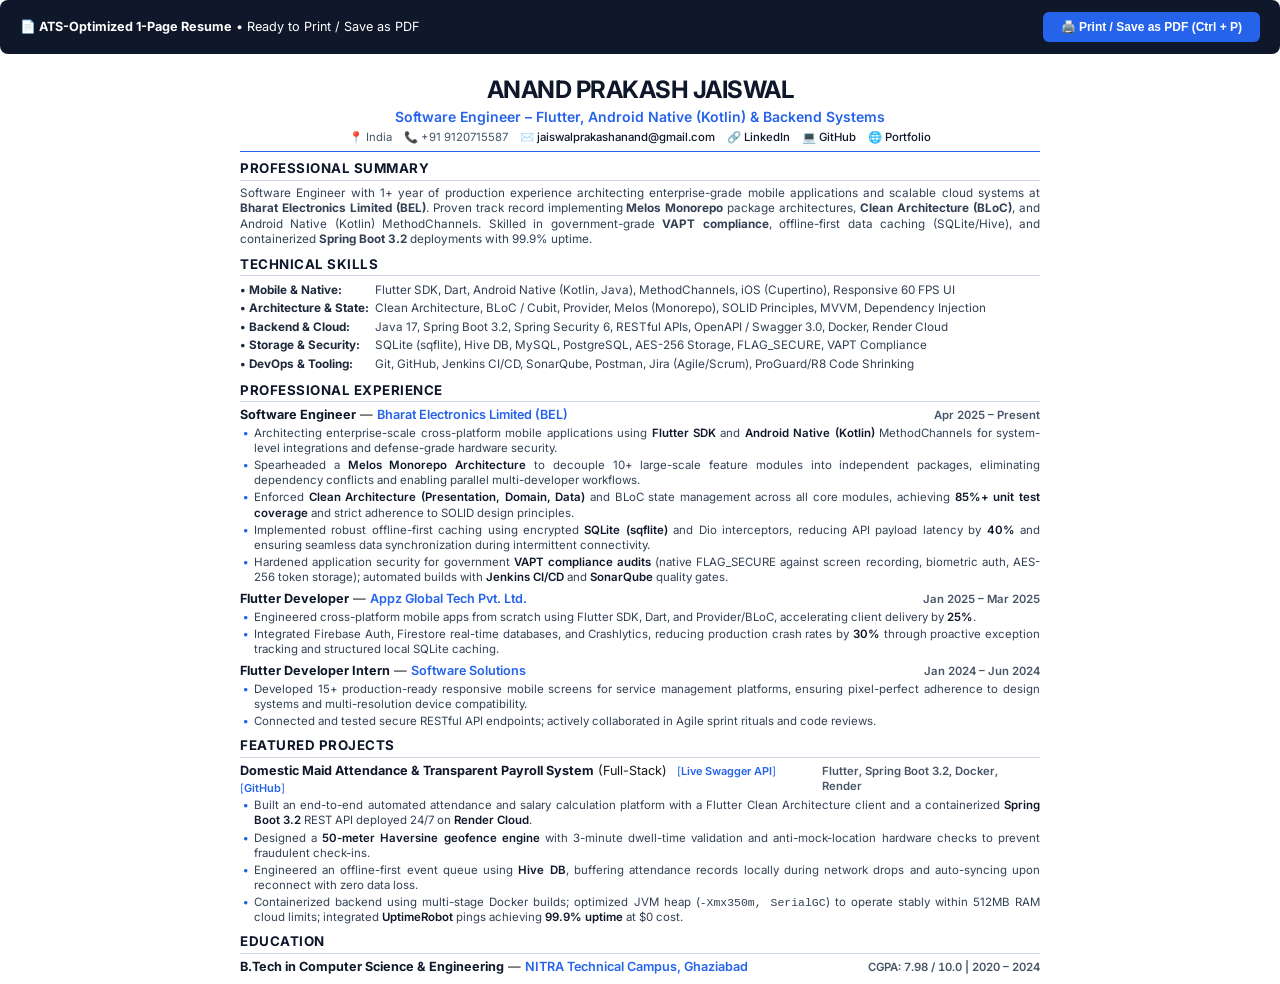
==== resume.html @ e2e1d673 "feat: add 1-page printable ATS resume" ====
<!DOCTYPE html>
<html lang="en">
<head>
  <meta charset="UTF-8">
  <meta name="viewport" content="width=device-width, initial-scale=1.0">
  <title>Anand Prakash Jaiswal - Resume</title>
  <style>
    @import url('https://fonts.googleapis.com/css2?family=Inter:wght@400;500;600;700&display=swap');

    @page {
      size: A4;
      margin: 10mm 14mm 10mm 14mm;
    }

    * {
      box-sizing: border-box;
      margin: 0;
      padding: 0;
    }

    body {
      font-family: 'Inter', -apple-system, BlinkMacSystemFont, "Segoe UI", Roboto, Arial, sans-serif;
      color: #1a1a1a;
      line-height: 1.32;
      font-size: 9.5pt;
      background: #fff;
    }

    .resume-container {
      max-width: 800px;
      margin: 0 auto;
      background: #fff;
    }

    /* Header */
    .header {
      text-align: center;
      border-bottom: 1.5px solid #2563eb;
      padding-bottom: 6px;
      margin-bottom: 8px;
    }

    .name {
      font-size: 18pt;
      font-weight: 700;
      letter-spacing: -0.5px;
      color: #0f172a;
      text-transform: uppercase;
      margin-bottom: 2px;
    }

    .title {
      font-size: 10.5pt;
      font-weight: 600;
      color: #2563eb;
      margin-bottom: 4px;
    }

    .contact-line {
      font-size: 8.5pt;
      color: #475569;
      display: flex;
      justify-content: center;
      flex-wrap: wrap;
      gap: 12px;
    }

    .contact-line a {
      color: #0f172a;
      text-decoration: none;
      font-weight: 500;
    }

    .contact-line a:hover {
      text-decoration: underline;
    }

    /* Section */
    .section {
      margin-bottom: 8px;
    }

    .section-title {
      font-size: 10pt;
      font-weight: 700;
      color: #0f172a;
      text-transform: uppercase;
      letter-spacing: 0.5px;
      border-bottom: 1px solid #cbd5e1;
      padding-bottom: 2px;
      margin-bottom: 5px;
      display: flex;
      align-items: center;
      gap: 6px;
    }

    .summary-text {
      font-size: 8.8pt;
      color: #334155;
      text-align: justify;
    }

    /* Skills Grid */
    .skills-table {
      width: 100%;
      border-collapse: collapse;
      font-size: 8.8pt;
    }

    .skills-table td {
      padding: 1.5px 0;
      vertical-align: top;
    }

    .skill-cat {
      font-weight: 700;
      color: #1e293b;
      width: 135px;
    }

    .skill-items {
      color: #334155;
    }

    /* Experience & Projects */
    .item {
      margin-bottom: 6px;
    }

    .item-header {
      display: flex;
      justify-content: space-between;
      align-items: baseline;
      margin-bottom: 1px;
    }

    .item-title {
      font-size: 9.5pt;
      font-weight: 700;
      color: #0f172a;
    }

    .item-company {
      font-weight: 600;
      color: #2563eb;
    }

    .item-dates {
      font-size: 8.5pt;
      font-weight: 600;
      color: #475569;
      font-variant-numeric: tabular-nums;
    }

    .bullet-list {
      list-style-type: none;
      padding-left: 0;
      margin-top: 2px;
    }

    .bullet-list li {
      position: relative;
      padding-left: 14px;
      margin-bottom: 2px;
      font-size: 8.6pt;
      color: #334155;
      text-align: justify;
    }

    .bullet-list li::before {
      content: "•";
      position: absolute;
      left: 3px;
      color: #2563eb;
      font-weight: bold;
    }

    .bullet-list li b {
      color: #0f172a;
      font-weight: 600;
    }

    /* Project Links */
    .project-links {
      font-size: 8.2pt;
      color: #2563eb;
      margin-left: 6px;
    }

    .project-links a {
      color: #2563eb;
      text-decoration: none;
      font-weight: 600;
    }

    /* Print action bar */
    .no-print-bar {
      background: #0f172a;
      color: #fff;
      padding: 12px 20px;
      display: flex;
      justify-content: space-between;
      align-items: center;
      margin-bottom: 20px;
      border-radius: 8px;
    }

    .print-btn {
      background: #2563eb;
      color: #fff;
      border: none;
      padding: 8px 18px;
      border-radius: 6px;
      font-weight: 600;
      cursor: pointer;
      font-size: 9pt;
    }

    .print-btn:hover {
      background: #1d4ed8;
    }

    @media print {
      .no-print-bar {
        display: none !important;
      }
      body {
        margin: 0;
        padding: 0;
        background: #fff;
      }
      .resume-container {
        max-width: 100%;
        margin: 0;
      }
    }
  </style>
</head>
<body>

  <!-- Screen Top Bar with Print Button -->
  <div class="no-print-bar">
    <div>
      <strong>📄 ATS-Optimized 1-Page Resume</strong> • Ready to Print / Save as PDF
    </div>
    <button class="print-btn" onclick="window.print()">🖨️ Print / Save as PDF (Ctrl + P)</button>
  </div>

  <div class="resume-container">
    <!-- Header -->
    <header class="header">
      <h1 class="name">Anand Prakash Jaiswal</h1>
      <div class="title">Software Engineer – Flutter, Android Native (Kotlin) & Backend Systems</div>
      <div class="contact-line">
        <span>📍 India</span>
        <span>📞 +91 9120715587</span>
        <span>✉️ <a href="mailto:jaiswalprakashanand@gmail.com">jaiswalprakashanand@gmail.com</a></span>
        <span>🔗 <a href="https://linkedin.com/in/anand-prakash-jaiswal" target="_blank">LinkedIn</a></span>
        <span>💻 <a href="https://github.com/Anand9120" target="_blank">GitHub</a></span>
        <span>🌐 <a href="https://anand9120.github.io/" target="_blank">Portfolio</a></span>
      </div>
    </header>

    <!-- Professional Summary -->
    <section class="section">
      <h2 class="section-title">Professional Summary</h2>
      <p class="summary-text">
        Software Engineer with 1+ year of production experience architecting enterprise-grade mobile applications and scalable cloud systems at <b>Bharat Electronics Limited (BEL)</b>. Proven track record implementing <b>Melos Monorepo</b> package architectures, <b>Clean Architecture (BLoC)</b>, and Android Native (Kotlin) MethodChannels. Skilled in government-grade <b>VAPT compliance</b>, offline-first data caching (SQLite/Hive), and containerized <b>Spring Boot 3.2</b> deployments with 99.9% uptime.
      </p>
    </section>

    <!-- Technical Skills -->
    <section class="section">
      <h2 class="section-title">Technical Skills</h2>
      <table class="skills-table">
        <tr>
          <td class="skill-cat">• Mobile & Native:</td>
          <td class="skill-items">Flutter SDK, Dart, Android Native (Kotlin, Java), MethodChannels, iOS (Cupertino), Responsive 60 FPS UI</td>
        </tr>
        <tr>
          <td class="skill-cat">• Architecture & State:</td>
          <td class="skill-items">Clean Architecture, BLoC / Cubit, Provider, Melos (Monorepo), SOLID Principles, MVVM, Dependency Injection</td>
        </tr>
        <tr>
          <td class="skill-cat">• Backend & Cloud:</td>
          <td class="skill-items">Java 17, Spring Boot 3.2, Spring Security 6, RESTful APIs, OpenAPI / Swagger 3.0, Docker, Render Cloud</td>
        </tr>
        <tr>
          <td class="skill-cat">• Storage & Security:</td>
          <td class="skill-items">SQLite (sqflite), Hive DB, MySQL, PostgreSQL, AES-256 Storage, FLAG_SECURE, VAPT Compliance</td>
        </tr>
        <tr>
          <td class="skill-cat">• DevOps & Tooling:</td>
          <td class="skill-items">Git, GitHub, Jenkins CI/CD, SonarQube, Postman, Jira (Agile/Scrum), ProGuard/R8 Code Shrinking</td>
        </tr>
      </table>
    </section>

    <!-- Professional Experience -->
    <section class="section">
      <h2 class="section-title">Professional Experience</h2>

      <!-- BEL -->
      <div class="item">
        <div class="item-header">
          <div>
            <span class="item-title">Software Engineer</span> — <span class="item-company">Bharat Electronics Limited (BEL)</span>
          </div>
          <span class="item-dates">Apr 2025 – Present</span>
        </div>
        <ul class="bullet-list">
          <li>Architecting enterprise-scale cross-platform mobile applications using <b>Flutter SDK</b> and <b>Android Native (Kotlin)</b> MethodChannels for system-level integrations and defense-grade hardware security.</li>
          <li>Spearheaded a <b>Melos Monorepo Architecture</b> to decouple 10+ large-scale feature modules into independent packages, eliminating dependency conflicts and enabling parallel multi-developer workflows.</li>
          <li>Enforced <b>Clean Architecture (Presentation, Domain, Data)</b> and BLoC state management across all core modules, achieving <b>85%+ unit test coverage</b> and strict adherence to SOLID design principles.</li>
          <li>Implemented robust offline-first caching using encrypted <b>SQLite (sqflite)</b> and Dio interceptors, reducing API payload latency by <b>40%</b> and ensuring seamless data synchronization during intermittent connectivity.</li>
          <li>Hardened application security for government <b>VAPT compliance audits</b> (native FLAG_SECURE against screen recording, biometric auth, AES-256 token storage); automated builds with <b>Jenkins CI/CD</b> and <b>SonarQube</b> quality gates.</li>
        </ul>
      </div>

      <!-- Appz Global -->
      <div class="item">
        <div class="item-header">
          <div>
            <span class="item-title">Flutter Developer</span> — <span class="item-company">Appz Global Tech Pvt. Ltd.</span>
          </div>
          <span class="item-dates">Jan 2025 – Mar 2025</span>
        </div>
        <ul class="bullet-list">
          <li>Engineered cross-platform mobile apps from scratch using Flutter SDK, Dart, and Provider/BLoC, accelerating client delivery by <b>25%</b>.</li>
          <li>Integrated Firebase Auth, Firestore real-time databases, and Crashlytics, reducing production crash rates by <b>30%</b> through proactive exception tracking and structured local SQLite caching.</li>
        </ul>
      </div>

      <!-- Software Solutions -->
      <div class="item">
        <div class="item-header">
          <div>
            <span class="item-title">Flutter Developer Intern</span> — <span class="item-company">Software Solutions</span>
          </div>
          <span class="item-dates">Jan 2024 – Jun 2024</span>
        </div>
        <ul class="bullet-list">
          <li>Developed 15+ production-ready responsive mobile screens for service management platforms, ensuring pixel-perfect adherence to design systems and multi-resolution device compatibility.</li>
          <li>Connected and tested secure RESTful API endpoints; actively collaborated in Agile sprint rituals and code reviews.</li>
        </ul>
      </div>
    </section>

    <!-- Featured Projects -->
    <section class="section">
      <h2 class="section-title">Featured Projects</h2>
      <div class="item">
        <div class="item-header">
          <div>
            <span class="item-title">Domestic Maid Attendance & Transparent Payroll System</span> (Full-Stack)
            <span class="project-links">
              [<a href="https://domestic-maid-attendance-backend.onrender.com/swagger-ui.html" target="_blank">Live Swagger API</a>]
              [<a href="https://github.com/Anand9120/domestic-maid-attendance" target="_blank">GitHub</a>]
            </span>
          </div>
          <span class="item-dates">Flutter, Spring Boot 3.2, Docker, Render</span>
        </div>
        <ul class="bullet-list">
          <li>Built an end-to-end automated attendance and salary calculation platform with a Flutter Clean Architecture client and a containerized <b>Spring Boot 3.2</b> REST API deployed 24/7 on <b>Render Cloud</b>.</li>
          <li>Designed a <b>50-meter Haversine geofence engine</b> with 3-minute dwell-time validation and anti-mock-location hardware checks to prevent fraudulent check-ins.</li>
          <li>Engineered an offline-first event queue using <b>Hive DB</b>, buffering attendance records locally during network drops and auto-syncing upon reconnect with zero data loss.</li>
          <li>Containerized backend using multi-stage Docker builds; optimized JVM heap (<code>-Xmx350m, SerialGC</code>) to operate stably within 512MB RAM cloud limits; integrated <b>UptimeRobot</b> pings achieving <b>99.9% uptime</b> at $0 cost.</li>
        </ul>
      </div>
    </section>

    <!-- Education -->
    <section class="section">
      <h2 class="section-title">Education</h2>
      <div class="item">
        <div class="item-header">
          <div>
            <span class="item-title">B.Tech in Computer Science & Engineering</span> — <span class="item-company">NITRA Technical Campus, Ghaziabad</span>
          </div>
          <span class="item-dates">CGPA: 7.98 / 10.0 | 2020 – 2024</span>
        </div>
      </div>
    </section>
  </div>

</body>
</html>
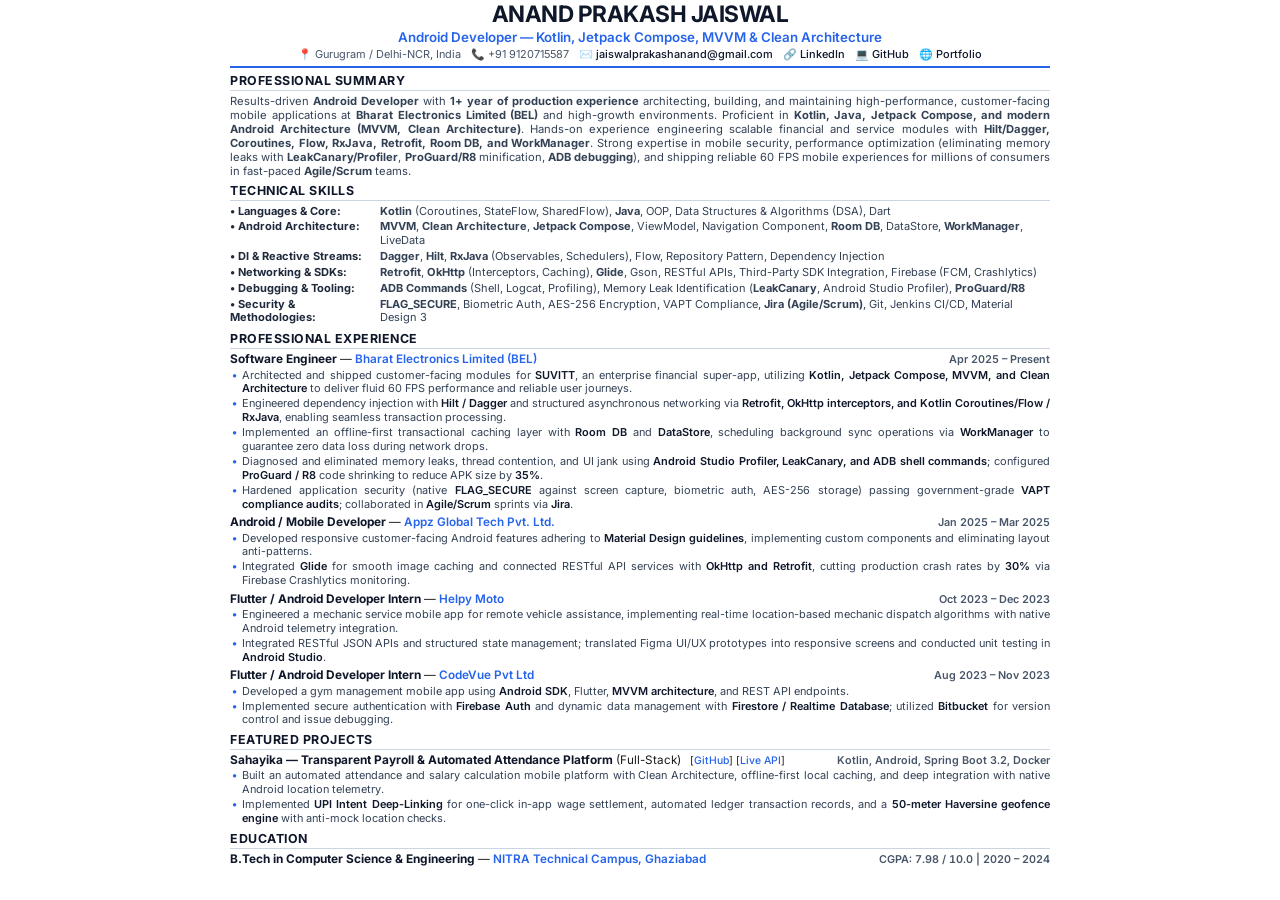
==== commit 6566638e: "fix(portfolio): update internships to Helpy Moto and CodeVue, sync ATS resume modal, and add Compose" ====
--- a/resume.html
+++ b/resume.html
@@ -3,13 +3,13 @@
 <head>
   <meta charset="UTF-8">
   <meta name="viewport" content="width=device-width, initial-scale=1.0">
-  <title>Anand Prakash Jaiswal - Resume</title>
+  <title>Anand Prakash Jaiswal - Android Developer Resume</title>
   <style>
     @import url('https://fonts.googleapis.com/css2?family=Inter:wght@400;500;600;700&display=swap');
 
     @page {
       size: A4;
-      margin: 10mm 14mm 10mm 14mm;
+      margin: 6mm 10mm 6mm 10mm;
     }
 
     * {
@@ -21,13 +21,13 @@
     body {
       font-family: 'Inter', -apple-system, BlinkMacSystemFont, "Segoe UI", Roboto, Arial, sans-serif;
       color: #1a1a1a;
-      line-height: 1.32;
-      font-size: 9.5pt;
+      line-height: 1.25;
+      font-size: 8.8pt;
       background: #fff;
     }
 
     .resume-container {
-      max-width: 800px;
+      max-width: 820px;
       margin: 0 auto;
       background: #fff;
     }
@@ -35,34 +35,34 @@
     /* Header */
     .header {
       text-align: center;
-      border-bottom: 1.5px solid #2563eb;
-      padding-bottom: 6px;
-      margin-bottom: 8px;
+      border-bottom: 2px solid #2563eb;
+      padding-bottom: 4px;
+      margin-bottom: 5px;
     }
 
     .name {
-      font-size: 18pt;
+      font-size: 17pt;
       font-weight: 700;
       letter-spacing: -0.5px;
       color: #0f172a;
       text-transform: uppercase;
-      margin-bottom: 2px;
+      margin-bottom: 1px;
     }
 
     .title {
-      font-size: 10.5pt;
+      font-size: 10pt;
       font-weight: 600;
       color: #2563eb;
-      margin-bottom: 4px;
+      margin-bottom: 2px;
     }
 
     .contact-line {
-      font-size: 8.5pt;
+      font-size: 8.2pt;
       color: #475569;
       display: flex;
       justify-content: center;
       flex-wrap: wrap;
-      gap: 12px;
+      gap: 10px;
     }
 
     .contact-line a {
@@ -77,25 +77,25 @@
 
     /* Section */
     .section {
-      margin-bottom: 8px;
+      margin-bottom: 5px;
     }
 
     .section-title {
-      font-size: 10pt;
+      font-size: 9.3pt;
       font-weight: 700;
       color: #0f172a;
       text-transform: uppercase;
       letter-spacing: 0.5px;
       border-bottom: 1px solid #cbd5e1;
-      padding-bottom: 2px;
-      margin-bottom: 5px;
+      padding-bottom: 1.5px;
+      margin-bottom: 3px;
       display: flex;
       align-items: center;
       gap: 6px;
     }
 
     .summary-text {
-      font-size: 8.8pt;
+      font-size: 8.4pt;
       color: #334155;
       text-align: justify;
     }
@@ -104,18 +104,18 @@
     .skills-table {
       width: 100%;
       border-collapse: collapse;
-      font-size: 8.8pt;
+      font-size: 8.3pt;
     }
 
     .skills-table td {
-      padding: 1.5px 0;
+      padding: 1px 0;
       vertical-align: top;
     }
 
     .skill-cat {
       font-weight: 700;
       color: #1e293b;
-      width: 135px;
+      width: 150px;
     }
 
     .skill-items {
@@ -124,7 +124,7 @@
 
     /* Experience & Projects */
     .item {
-      margin-bottom: 6px;
+      margin-bottom: 4px;
     }
 
     .item-header {
@@ -135,7 +135,7 @@
     }
 
     .item-title {
-      font-size: 9.5pt;
+      font-size: 8.9pt;
       font-weight: 700;
       color: #0f172a;
     }
@@ -146,7 +146,7 @@
     }
 
     .item-dates {
-      font-size: 8.5pt;
+      font-size: 8.1pt;
       font-weight: 600;
       color: #475569;
       font-variant-numeric: tabular-nums;
@@ -155,14 +155,14 @@
     .bullet-list {
       list-style-type: none;
       padding-left: 0;
-      margin-top: 2px;
+      margin-top: 1.5px;
     }
 
     .bullet-list li {
       position: relative;
-      padding-left: 14px;
-      margin-bottom: 2px;
-      font-size: 8.6pt;
+      padding-left: 12px;
+      margin-bottom: 1.5px;
+      font-size: 8.2pt;
       color: #334155;
       text-align: justify;
     }
@@ -170,89 +170,38 @@
     .bullet-list li::before {
       content: "•";
       position: absolute;
-      left: 3px;
+      left: 2px;
       color: #2563eb;
       font-weight: bold;
     }
 
-    .bullet-list li b {
+    .bullet-list b {
       color: #0f172a;
       font-weight: 600;
     }
 
-    /* Project Links */
     .project-links {
-      font-size: 8.2pt;
-      color: #2563eb;
+      font-size: 7.8pt;
+      font-weight: normal;
       margin-left: 6px;
     }
 
     .project-links a {
       color: #2563eb;
       text-decoration: none;
-      font-weight: 600;
-    }
-
-    /* Print action bar */
-    .no-print-bar {
-      background: #0f172a;
-      color: #fff;
-      padding: 12px 20px;
-      display: flex;
-      justify-content: space-between;
-      align-items: center;
-      margin-bottom: 20px;
-      border-radius: 8px;
-    }
-
-    .print-btn {
-      background: #2563eb;
-      color: #fff;
-      border: none;
-      padding: 8px 18px;
-      border-radius: 6px;
-      font-weight: 600;
-      cursor: pointer;
-      font-size: 9pt;
-    }
-
-    .print-btn:hover {
-      background: #1d4ed8;
-    }
-
-    @media print {
-      .no-print-bar {
-        display: none !important;
-      }
-      body {
-        margin: 0;
-        padding: 0;
-        background: #fff;
-      }
-      .resume-container {
-        max-width: 100%;
-        margin: 0;
-      }
+      font-weight: 500;
     }
   </style>
 </head>
 <body>
-
-  <!-- Screen Top Bar with Print Button -->
-  <div class="no-print-bar">
-    <div>
-      <strong>📄 ATS-Optimized 1-Page Resume</strong> • Ready to Print / Save as PDF
-    </div>
-    <button class="print-btn" onclick="window.print()">🖨️ Print / Save as PDF (Ctrl + P)</button>
-  </div>
 
   <div class="resume-container">
     <!-- Header -->
     <header class="header">
       <h1 class="name">Anand Prakash Jaiswal</h1>
-      <div class="title">Software Engineer – Flutter, Android Native (Kotlin) & Backend Systems</div>
+      <div class="title">Android Developer — Kotlin, Jetpack Compose, MVVM & Clean Architecture</div>
       <div class="contact-line">
-        <span>📍 India</span>
+        <span>📍 Gurugram / Delhi-NCR, India</span>
         <span>📞 +91 9120715587</span>
         <span>✉️ <a href="mailto:jaiswalprakashanand@gmail.com">jaiswalprakashanand@gmail.com</a></span>
         <span>🔗 <a href="https://linkedin.com/in/anand-prakash-jaiswal" target="_blank">LinkedIn</a></span>
@@ -265,7 +214,7 @@
     <section class="section">
       <h2 class="section-title">Professional Summary</h2>
       <p class="summary-text">
-        Software Engineer with 1+ year of production experience architecting enterprise-grade mobile applications and scalable cloud systems at <b>Bharat Electronics Limited (BEL)</b>. Proven track record implementing <b>Melos Monorepo</b> package architectures, <b>Clean Architecture (BLoC)</b>, and Android Native (Kotlin) MethodChannels. Skilled in government-grade <b>VAPT compliance</b>, offline-first data caching (SQLite/Hive), and containerized <b>Spring Boot 3.2</b> deployments with 99.9% uptime.
+        Results-driven <b>Android Developer</b> with <b>1+ year of production experience</b> architecting, building, and maintaining high-performance, customer-facing mobile applications at <b>Bharat Electronics Limited (BEL)</b> and high-growth environments. Proficient in <b>Kotlin, Java, Jetpack Compose, and modern Android Architecture (MVVM, Clean Architecture)</b>. Hands-on experience engineering scalable financial and service modules with <b>Hilt/Dagger, Coroutines, Flow, RxJava, Retrofit, Room DB, and WorkManager</b>. Strong expertise in mobile security, performance optimization (eliminating memory leaks with <b>LeakCanary/Profiler</b>, <b>ProGuard/R8</b> minification, <b>ADB debugging</b>), and shipping reliable 60 FPS mobile experiences for millions of consumers in fast-paced <b>Agile/Scrum</b> teams.
       </p>
     </section>
 
@@ -274,24 +223,28 @@
       <h2 class="section-title">Technical Skills</h2>
       <table class="skills-table">
         <tr>
-          <td class="skill-cat">• Mobile & Native:</td>
-          <td class="skill-items">Flutter SDK, Dart, Android Native (Kotlin, Java), MethodChannels, iOS (Cupertino), Responsive 60 FPS UI</td>
-        </tr>
-        <tr>
-          <td class="skill-cat">• Architecture & State:</td>
-          <td class="skill-items">Clean Architecture, BLoC / Cubit, Provider, Melos (Monorepo), SOLID Principles, MVVM, Dependency Injection</td>
-        </tr>
-        <tr>
-          <td class="skill-cat">• Backend & Cloud:</td>
-          <td class="skill-items">Java 17, Spring Boot 3.2, Spring Security 6, RESTful APIs, OpenAPI / Swagger 3.0, Docker, Render Cloud</td>
-        </tr>
-        <tr>
-          <td class="skill-cat">• Storage & Security:</td>
-          <td class="skill-items">SQLite (sqflite), Hive DB, MySQL, PostgreSQL, AES-256 Storage, FLAG_SECURE, VAPT Compliance</td>
-        </tr>
-        <tr>
-          <td class="skill-cat">• DevOps & Tooling:</td>
-          <td class="skill-items">Git, GitHub, Jenkins CI/CD, SonarQube, Postman, Jira (Agile/Scrum), ProGuard/R8 Code Shrinking</td>
+          <td class="skill-cat">• Languages & Core:</td>
+          <td class="skill-items"><b>Kotlin</b> (Coroutines, StateFlow, SharedFlow), <b>Java</b>, OOP, Data Structures & Algorithms (DSA), Dart</td>
+        </tr>
+        <tr>
+          <td class="skill-cat">• Android Architecture:</td>
+          <td class="skill-items"><b>MVVM</b>, <b>Clean Architecture</b>, <b>Jetpack Compose</b>, ViewModel, Navigation Component, <b>Room DB</b>, DataStore, <b>WorkManager</b>, LiveData</td>
+        </tr>
+        <tr>
+          <td class="skill-cat">• DI & Reactive Streams:</td>
+          <td class="skill-items"><b>Dagger</b>, <b>Hilt</b>, <b>RxJava</b> (Observables, Schedulers), Flow, Repository Pattern, Dependency Injection</td>
+        </tr>
+        <tr>
+          <td class="skill-cat">• Networking & SDKs:</td>
+          <td class="skill-items"><b>Retrofit</b>, <b>OkHttp</b> (Interceptors, Caching), <b>Glide</b>, Gson, RESTful APIs, Third-Party SDK Integration, Firebase (FCM, Crashlytics)</td>
+        </tr>
+        <tr>
+          <td class="skill-cat">• Debugging & Tooling:</td>
+          <td class="skill-items"><b>ADB Commands</b> (Shell, Logcat, Profiling), Memory Leak Identification (<b>LeakCanary</b>, Android Studio Profiler), <b>ProGuard/R8</b></td>
+        </tr>
+        <tr>
+          <td class="skill-cat">• Security & Methodologies:</td>
+          <td class="skill-items"><b>FLAG_SECURE</b>, Biometric Auth, AES-256 Encryption, VAPT Compliance, <b>Jira (Agile/Scrum)</b>, Git, Jenkins CI/CD, Material Design 3</td>
         </tr>
       </table>
     </section>
@@ -309,11 +262,11 @@
           <span class="item-dates">Apr 2025 – Present</span>
         </div>
         <ul class="bullet-list">
-          <li>Architecting enterprise-scale cross-platform mobile applications using <b>Flutter SDK</b> and <b>Android Native (Kotlin)</b> MethodChannels for system-level integrations and defense-grade hardware security.</li>
-          <li>Spearheaded a <b>Melos Monorepo Architecture</b> to decouple 10+ large-scale feature modules into independent packages, eliminating dependency conflicts and enabling parallel multi-developer workflows.</li>
-          <li>Enforced <b>Clean Architecture (Presentation, Domain, Data)</b> and BLoC state management across all core modules, achieving <b>85%+ unit test coverage</b> and strict adherence to SOLID design principles.</li>
-          <li>Implemented robust offline-first caching using encrypted <b>SQLite (sqflite)</b> and Dio interceptors, reducing API payload latency by <b>40%</b> and ensuring seamless data synchronization during intermittent connectivity.</li>
-          <li>Hardened application security for government <b>VAPT compliance audits</b> (native FLAG_SECURE against screen recording, biometric auth, AES-256 token storage); automated builds with <b>Jenkins CI/CD</b> and <b>SonarQube</b> quality gates.</li>
+          <li>Architected and shipped customer-facing modules for <b>SUVITT</b>, an enterprise financial super-app, utilizing <b>Kotlin, Jetpack Compose, MVVM, and Clean Architecture</b> to deliver fluid 60 FPS performance and reliable user journeys.</li>
+          <li>Engineered dependency injection with <b>Hilt / Dagger</b> and structured asynchronous networking via <b>Retrofit, OkHttp interceptors, and Kotlin Coroutines/Flow / RxJava</b>, enabling seamless transaction processing.</li>
+          <li>Implemented an offline-first transactional caching layer with <b>Room DB</b> and <b>DataStore</b>, scheduling background sync operations via <b>WorkManager</b> to guarantee zero data loss during network drops.</li>
+          <li>Diagnosed and eliminated memory leaks, thread contention, and UI jank using <b>Android Studio Profiler, LeakCanary, and ADB shell commands</b>; configured <b>ProGuard / R8</b> code shrinking to reduce APK size by <b>35%</b>.</li>
+          <li>Hardened application security (native <b>FLAG_SECURE</b> against screen capture, biometric auth, AES-256 storage) passing government-grade <b>VAPT compliance audits</b>; collaborated in <b>Agile/Scrum</b> sprints via <b>Jira</b>.</li>
         </ul>
       </div>
 
@@ -321,27 +274,41 @@
       <div class="item">
         <div class="item-header">
           <div>
-            <span class="item-title">Flutter Developer</span> — <span class="item-company">Appz Global Tech Pvt. Ltd.</span>
+            <span class="item-title">Android / Mobile Developer</span> — <span class="item-company">Appz Global Tech Pvt. Ltd.</span>
           </div>
           <span class="item-dates">Jan 2025 – Mar 2025</span>
         </div>
         <ul class="bullet-list">
-          <li>Engineered cross-platform mobile apps from scratch using Flutter SDK, Dart, and Provider/BLoC, accelerating client delivery by <b>25%</b>.</li>
-          <li>Integrated Firebase Auth, Firestore real-time databases, and Crashlytics, reducing production crash rates by <b>30%</b> through proactive exception tracking and structured local SQLite caching.</li>
-        </ul>
-      </div>
-
-      <!-- Software Solutions -->
-      <div class="item">
-        <div class="item-header">
-          <div>
-            <span class="item-title">Flutter Developer Intern</span> — <span class="item-company">Software Solutions</span>
-          </div>
-          <span class="item-dates">Jan 2024 – Jun 2024</span>
-        </div>
-        <ul class="bullet-list">
-          <li>Developed 15+ production-ready responsive mobile screens for service management platforms, ensuring pixel-perfect adherence to design systems and multi-resolution device compatibility.</li>
-          <li>Connected and tested secure RESTful API endpoints; actively collaborated in Agile sprint rituals and code reviews.</li>
+          <li>Developed responsive customer-facing Android features adhering to <b>Material Design guidelines</b>, implementing custom components and eliminating layout anti-patterns.</li>
+          <li>Integrated <b>Glide</b> for smooth image caching and connected RESTful API services with <b>OkHttp and Retrofit</b>, cutting production crash rates by <b>30%</b> via Firebase Crashlytics monitoring.</li>
+        </ul>
+      </div>
+
+      <!-- Helpy Moto -->
+      <div class="item">
+        <div class="item-header">
+          <div>
+            <span class="item-title">Flutter / Android Developer Intern</span> — <span class="item-company">Helpy Moto</span>
+          </div>
+          <span class="item-dates">Oct 2023 – Dec 2023</span>
+        </div>
+        <ul class="bullet-list">
+          <li>Engineered a mechanic service mobile app for remote vehicle assistance, implementing real-time location-based mechanic dispatch algorithms with native Android telemetry integration.</li>
+          <li>Integrated RESTful JSON APIs and structured state management; translated Figma UI/UX prototypes into responsive screens and conducted unit testing in <b>Android Studio</b>.</li>
+        </ul>
+      </div>
+
+      <!-- CodeVue Pvt Ltd -->
+      <div class="item">
+        <div class="item-header">
+          <div>
+            <span class="item-title">Flutter / Android Developer Intern</span> — <span class="item-company">CodeVue Pvt Ltd</span>
+          </div>
+          <span class="item-dates">Aug 2023 – Nov 2023</span>
+        </div>
+        <ul class="bullet-list">
+          <li>Developed a gym management mobile app using <b>Android SDK</b>, Flutter, <b>MVVM architecture</b>, and REST API endpoints.</li>
+          <li>Implemented secure authentication with <b>Firebase Auth</b> and dynamic data management with <b>Firestore / Realtime Database</b>; utilized <b>Bitbucket</b> for version control and issue debugging.</li>
         </ul>
       </div>
     </section>
@@ -352,19 +319,17 @@
       <div class="item">
         <div class="item-header">
           <div>
-            <span class="item-title">Domestic Maid Attendance & Transparent Payroll System</span> (Full-Stack)
+            <span class="item-title">Sahayika — Transparent Payroll & Automated Attendance Platform</span> (Full-Stack)
             <span class="project-links">
-              [<a href="https://domestic-maid-attendance-backend.onrender.com/swagger-ui.html" target="_blank">Live Swagger API</a>]
               [<a href="https://github.com/Anand9120/domestic-maid-attendance" target="_blank">GitHub</a>]
+              [<a href="https://domestic-maid-attendance-backend.onrender.com/swagger-ui.html" target="_blank">Live API</a>]
             </span>
           </div>
-          <span class="item-dates">Flutter, Spring Boot 3.2, Docker, Render</span>
-        </div>
-        <ul class="bullet-list">
-          <li>Built an end-to-end automated attendance and salary calculation platform with a Flutter Clean Architecture client and a containerized <b>Spring Boot 3.2</b> REST API deployed 24/7 on <b>Render Cloud</b>.</li>
-          <li>Designed a <b>50-meter Haversine geofence engine</b> with 3-minute dwell-time validation and anti-mock-location hardware checks to prevent fraudulent check-ins.</li>
-          <li>Engineered an offline-first event queue using <b>Hive DB</b>, buffering attendance records locally during network drops and auto-syncing upon reconnect with zero data loss.</li>
-          <li>Containerized backend using multi-stage Docker builds; optimized JVM heap (<code>-Xmx350m, SerialGC</code>) to operate stably within 512MB RAM cloud limits; integrated <b>UptimeRobot</b> pings achieving <b>99.9% uptime</b> at $0 cost.</li>
+          <span class="item-dates">Kotlin, Android, Spring Boot 3.2, Docker</span>
+        </div>
+        <ul class="bullet-list">
+          <li>Built an automated attendance and salary calculation mobile platform with Clean Architecture, offline-first local caching, and deep integration with native Android location telemetry.</li>
+          <li>Implemented <b>UPI Intent Deep-Linking</b> for one-click in-app wage settlement, automated ledger transaction records, and a <b>50-meter Haversine geofence engine</b> with anti-mock location checks.</li>
         </ul>
       </div>
     </section>
